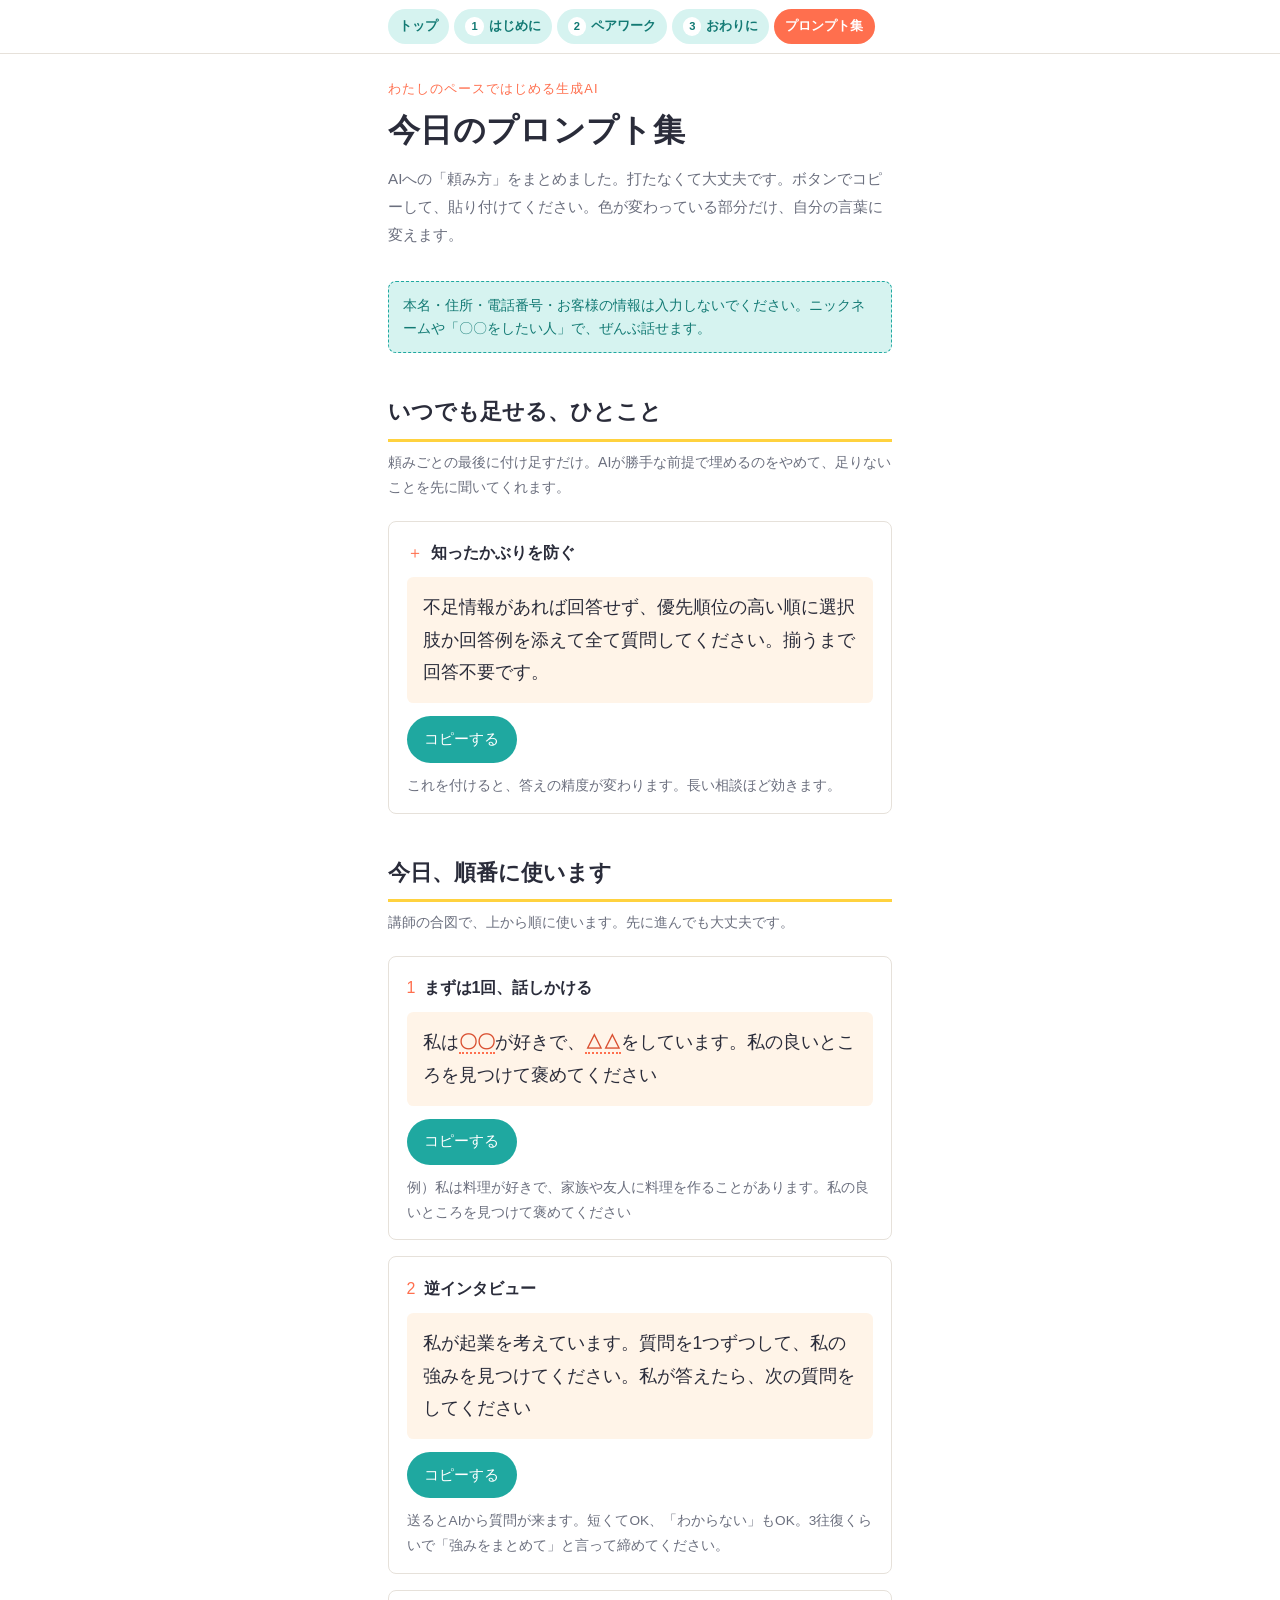
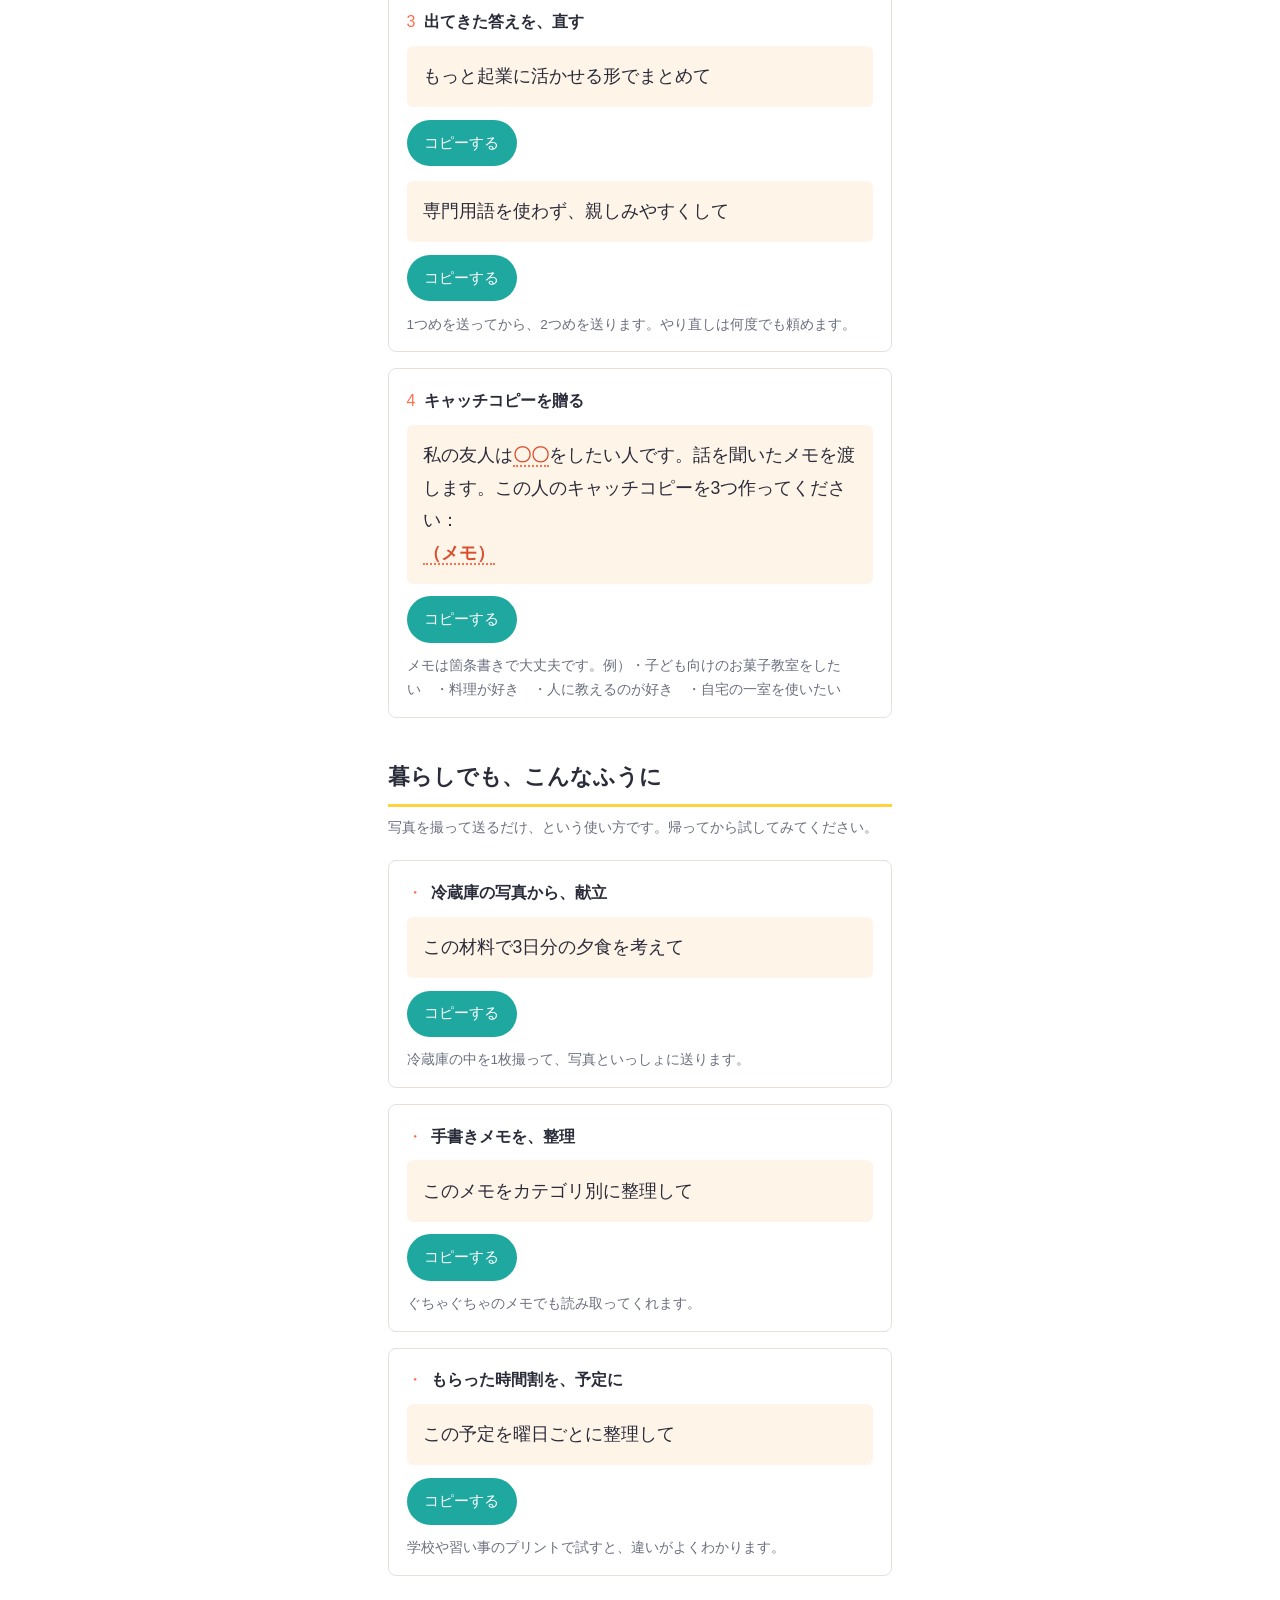
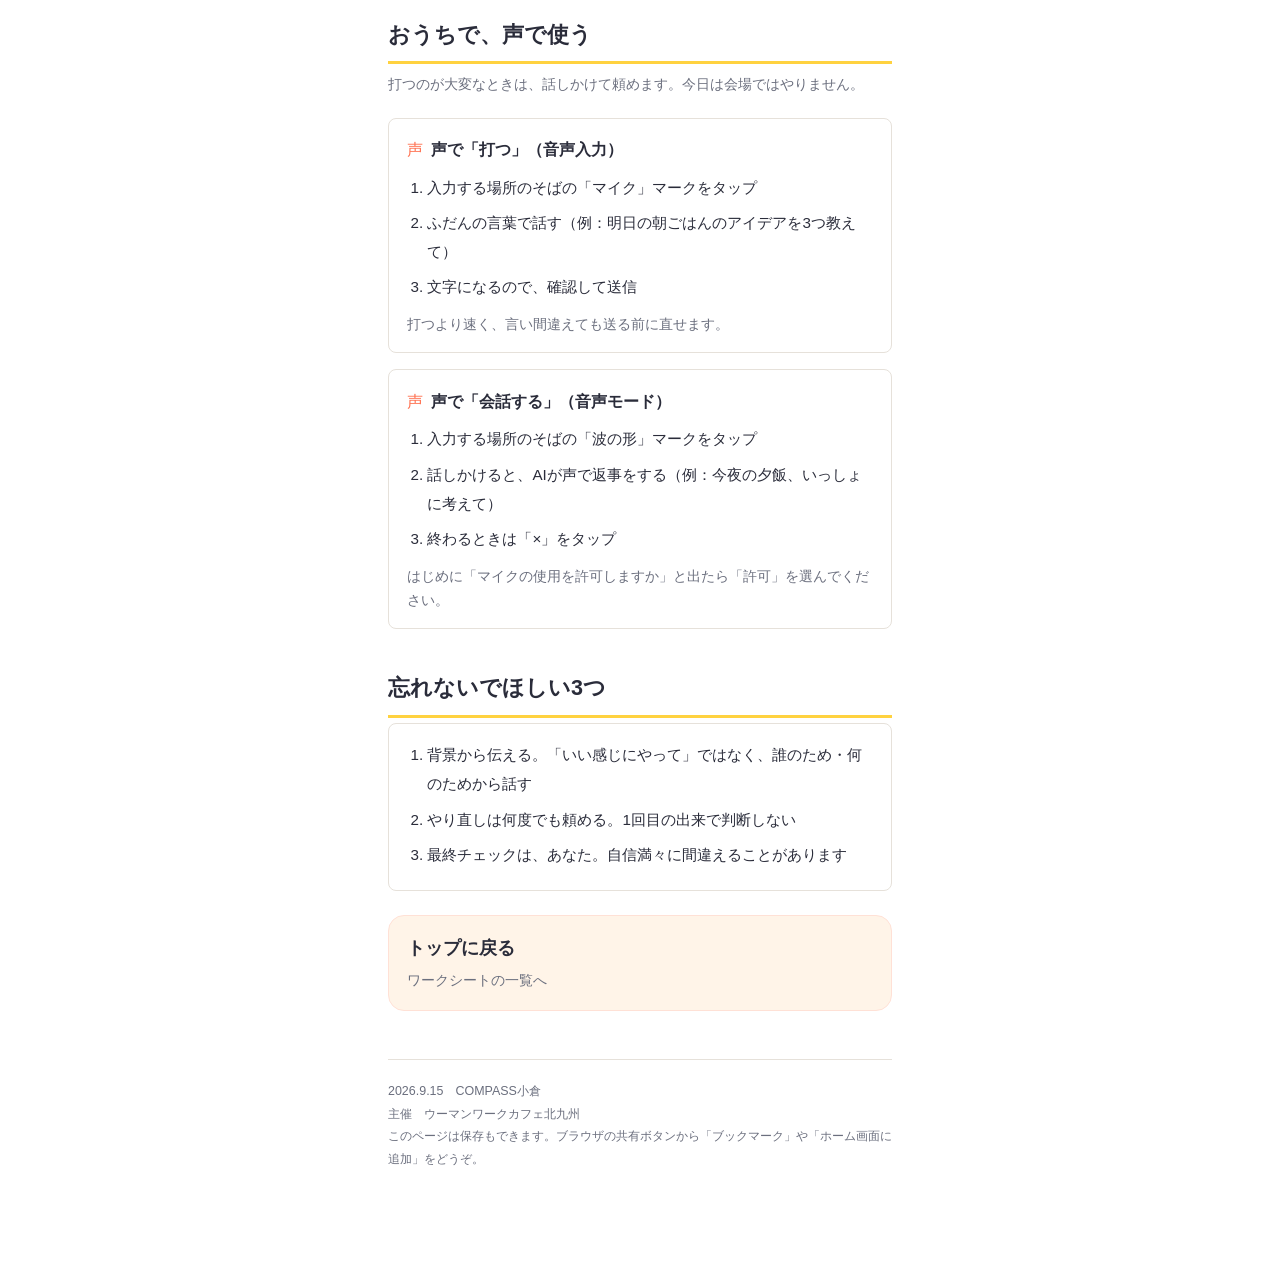
==== prompts.html @ e041e4a5 "ワークシートアプリ初回コミット Co-Authored-By: Claude Fable 5.1 <noreply@anthropic.com> Claude-Session: https://cla" ====
<!DOCTYPE html>
<html lang="ja">
<head>
<meta charset="utf-8">
<meta name="viewport" content="width=device-width, initial-scale=1">
<title>今日のプロンプト集｜わたしのペースではじめる生成AI</title>
<meta name="theme-color" content="#FFFFFF">
<meta name="robots" content="noindex">
<link rel="stylesheet" href="style.css">
</head>
<body>
<main class="wrap">

  <p class="eyebrow">わたしのペースではじめる生成AI</p>
  <h1>今日のプロンプト集</h1>
  <p class="lede">AIへの「頼み方」をまとめました。打たなくて大丈夫です。ボタンでコピーして、貼り付けてください。色が変わっている部分だけ、自分の言葉に変えます。</p>
  <p class="warn">本名・住所・電話番号・お客様の情報は入力しないでください。ニックネームや「〇〇をしたい人」で、ぜんぶ話せます。</p>

  <section class="p-sec">
    <h2>いつでも足せる、ひとこと</h2>
    <p>頼みごとの最後に付け足すだけ。AIが勝手な前提で埋めるのをやめて、足りないことを先に聞いてくれます。</p>

    <div class="p-item">
      <p class="p-when"><span>＋</span><b>知ったかぶりを防ぐ</b></p>
      <p class="p-text" id="p0">不足情報があれば回答せず、優先順位の高い順に選択肢か回答例を添えて全て質問してください。揃うまで回答不要です。</p>
      <button class="p-copy" data-t="p0">コピーする</button>
      <p class="p-tip">これを付けると、答えの精度が変わります。長い相談ほど効きます。</p>
    </div>
  </section>

  <section class="p-sec">
    <h2>今日、順番に使います</h2>
    <p>講師の合図で、上から順に使います。先に進んでも大丈夫です。</p>

    <div class="p-item">
      <p class="p-when"><span>1</span><b>まずは1回、話しかける</b></p>
      <p class="p-text" id="p1">私は<i class="p-mark">〇〇</i>が好きで、<i class="p-mark">△△</i>をしています。私の良いところを見つけて褒めてください</p>
      <button class="p-copy" data-t="p1">コピーする</button>
      <p class="p-tip">例）私は料理が好きで、家族や友人に料理を作ることがあります。私の良いところを見つけて褒めてください</p>
    </div>

    <div class="p-item">
      <p class="p-when"><span>2</span><b>逆インタビュー</b></p>
      <p class="p-text" id="p2">私が起業を考えています。質問を1つずつして、私の強みを見つけてください。私が答えたら、次の質問をしてください</p>
      <button class="p-copy" data-t="p2">コピーする</button>
      <p class="p-tip">送るとAIから質問が来ます。短くてOK、「わからない」もOK。3往復くらいで「強みをまとめて」と言って締めてください。</p>
    </div>

    <div class="p-item">
      <p class="p-when"><span>3</span><b>出てきた答えを、直す</b></p>
      <p class="p-text" id="p3">もっと起業に活かせる形でまとめて</p>
      <button class="p-copy" data-t="p3">コピーする</button>
      <p class="p-text" id="p4" style="margin-top:.9rem">専門用語を使わず、親しみやすくして</p>
      <button class="p-copy" data-t="p4">コピーする</button>
      <p class="p-tip">1つめを送ってから、2つめを送ります。やり直しは何度でも頼めます。</p>
    </div>

    <div class="p-item">
      <p class="p-when"><span>4</span><b>キャッチコピーを贈る</b></p>
      <p class="p-text" id="p5">私の友人は<i class="p-mark">〇〇</i>をしたい人です。話を聞いたメモを渡します。この人のキャッチコピーを3つ作ってください：
<i class="p-mark">（メモ）</i></p>
      <button class="p-copy" data-t="p5">コピーする</button>
      <p class="p-tip">メモは箇条書きで大丈夫です。例）・子ども向けのお菓子教室をしたい　・料理が好き　・人に教えるのが好き　・自宅の一室を使いたい</p>
    </div>
  </section>

  <section class="p-sec">
    <h2>暮らしでも、こんなふうに</h2>
    <p>写真を撮って送るだけ、という使い方です。帰ってから試してみてください。</p>

    <div class="p-item">
      <p class="p-when"><span>・</span><b>冷蔵庫の写真から、献立</b></p>
      <p class="p-text" id="p6">この材料で3日分の夕食を考えて</p>
      <button class="p-copy" data-t="p6">コピーする</button>
      <p class="p-tip">冷蔵庫の中を1枚撮って、写真といっしょに送ります。</p>
    </div>

    <div class="p-item">
      <p class="p-when"><span>・</span><b>手書きメモを、整理</b></p>
      <p class="p-text" id="p7">このメモをカテゴリ別に整理して</p>
      <button class="p-copy" data-t="p7">コピーする</button>
      <p class="p-tip">ぐちゃぐちゃのメモでも読み取ってくれます。</p>
    </div>

    <div class="p-item">
      <p class="p-when"><span>・</span><b>もらった時間割を、予定に</b></p>
      <p class="p-text" id="p8">この予定を曜日ごとに整理して</p>
      <button class="p-copy" data-t="p8">コピーする</button>
      <p class="p-tip">学校や習い事のプリントで試すと、違いがよくわかります。</p>
    </div>
  </section>

  <section class="p-sec">
    <h2>おうちで、声で使う</h2>
    <p>打つのが大変なときは、話しかけて頼めます。今日は会場ではやりません。</p>

    <div class="p-item">
      <p class="p-when"><span>声</span><b>声で「打つ」（音声入力）</b></p>
      <ol class="p-steps">
        <li>入力する場所のそばの「マイク」マークをタップ</li>
        <li>ふだんの言葉で話す（例：明日の朝ごはんのアイデアを3つ教えて）</li>
        <li>文字になるので、確認して送信</li>
      </ol>
      <p class="p-tip">打つより速く、言い間違えても送る前に直せます。</p>
    </div>

    <div class="p-item">
      <p class="p-when"><span>声</span><b>声で「会話する」（音声モード）</b></p>
      <ol class="p-steps">
        <li>入力する場所のそばの「波の形」マークをタップ</li>
        <li>話しかけると、AIが声で返事をする（例：今夜の夕飯、いっしょに考えて）</li>
        <li>終わるときは「×」をタップ</li>
      </ol>
      <p class="p-tip">はじめに「マイクの使用を許可しますか」と出たら「許可」を選んでください。</p>
    </div>
  </section>

  <section class="p-sec">
    <h2>忘れないでほしい3つ</h2>
    <div class="p-item">
      <ol class="p-steps">
        <li>背景から伝える。「いい感じにやって」ではなく、誰のため・何のためから話す</li>
        <li>やり直しは何度でも頼める。1回目の出来で判断しない</li>
        <li>最終チェックは、あなた。自信満々に間違えることがあります</li>
      </ol>
    </div>
  </section>

  <nav class="menu">
    <a href="index.html"><b>トップに戻る</b><span>ワークシートの一覧へ</span></a>
  </nav>

  <p class="foot">2026.9.15　COMPASS小倉<br>主催　ウーマンワークカフェ北九州<br>
  このページは保存もできます。ブラウザの共有ボタンから「ブックマーク」や「ホーム画面に追加」をどうぞ。</p>
</main>

<script src="nav.js"></script>
<script>
document.querySelectorAll(".p-copy").forEach(function(b){
  b.addEventListener("click", function(){
    var el = document.getElementById(b.dataset.t);
    var t = el.innerText;
    function done(){
      b.textContent = "コピーしました";
      b.classList.add("done");
      setTimeout(function(){ b.textContent = "コピーする"; b.classList.remove("done"); }, 2200);
    }
    function fallback(){
      var ta = document.createElement("textarea");
      ta.value = t; ta.style.position = "fixed"; ta.style.opacity = "0";
      document.body.appendChild(ta); ta.select();
      try { document.execCommand("copy"); done(); }
      catch(e){ b.textContent = "長押しでコピーしてください"; }
      document.body.removeChild(ta);
    }
    if (navigator.clipboard && window.isSecureContext) {
      navigator.clipboard.writeText(t).then(done, fallback);
    } else { fallback(); }
  });
});
</script>
</body>
</html>
---- style.css ----
:root{
  --ink:#2A2C3A;
  --paper:#FFFFFF;
  --paper-deep:#FFF4E8;
  --card:#FFFFFF;
  --main:#FF6F4E;
  --main-deep:#D94E2F;
  --main-soft:#FFE1D6;
  --sub:#1FA8A0;
  --sub-deep:#137A74;
  --sub-soft:#D6F3F0;
  --accent:#FFD23F;
  --accent-soft:#FFF3C4;
  --muted:#6B6F7E;
  --line:#E6E1DA;
  --display:"Hiragino Maru Gothic ProN","Zen Maru Gothic","M PLUS Rounded 1c","Rounded Mplus 1c","Yu Gothic","YuGothic","Noto Sans JP",sans-serif;
  --sans:"Hiragino Kaku Gothic ProN","Yu Gothic","YuGothic","Noto Sans JP","Helvetica Neue",Arial,sans-serif;
}

*{box-sizing:border-box}
html,body{margin:0;padding:0}
body{
  background:var(--paper);
  color:var(--ink);
  font-family:var(--sans);
  font-size:17px;
  line-height:1.75;
  -webkit-text-size-adjust:100%;
}
.wrap{max-width:34rem;margin:0 auto;padding:1.5rem 1.25rem 5rem}

/* --- グローバルナビ --- */
.gnav{
  position:sticky;top:0;z-index:40;
  background:rgba(255,255,255,.92);
  backdrop-filter:blur(6px);
  border-bottom:1px solid var(--line);
}
.gnav-in{
  display:flex;gap:.3rem;
  max-width:34rem;margin:0 auto;padding:.55rem 1.25rem;
  overflow-x:auto;scrollbar-width:none;
}
.gnav-in::-webkit-scrollbar{display:none}
.gnav::-webkit-scrollbar{display:none}
.gnav a{
  flex:none;display:inline-flex;align-items:center;gap:.3rem;
  font-size:.8rem;font-weight:600;line-height:1;
  color:var(--sub-deep);text-decoration:none;
  background:var(--sub-soft);border-radius:2rem;
  padding:.5rem .7rem;min-height:2.2rem;
}
.gnav a.is-current{background:var(--main);color:#fff}
.gnav-step{
  display:inline-flex;align-items:center;justify-content:center;
  width:1.15rem;height:1.15rem;border-radius:50%;
  font-size:.7rem;font-weight:700;
  background:#fff;color:var(--sub-deep);
}
.gnav a.is-current .gnav-step{color:var(--main-deep)}

/* --- TOPページ --- */
.hero h1{font-size:2.1rem;margin-bottom:.6rem}
.steps{display:grid;gap:.8rem;margin:1.75rem 0 1.5rem}
.step{
  display:flex;gap:.9rem;align-items:center;
  text-decoration:none;color:var(--ink);
  background:var(--paper-deep);border:2px solid var(--main-soft);
  border-radius:1.2rem;padding:1rem 1.1rem;
}
.step-sub{background:var(--card);border-color:var(--sub-soft)}
.step-icon{
  flex:none;width:4.4rem;height:4.4rem;border-radius:50%;
  background:var(--accent-soft);color:var(--main);
  display:flex;align-items:center;justify-content:center;
}
.step-sub .step-icon{background:var(--sub-soft);color:var(--sub-deep)}
.step-icon svg{width:60%;height:60%;display:block}
.step-body p{margin:0}
.step-when{
  display:flex;align-items:center;gap:.4rem;
  font-size:.78rem;font-weight:600;color:var(--sub-deep);margin-bottom:.15rem!important;
}
.step-num{
  display:inline-flex;align-items:center;justify-content:center;
  width:1.3rem;height:1.3rem;border-radius:50%;
  background:var(--sub);color:#fff;font-size:.75rem;font-weight:700;
}
.step-title{font-family:var(--display);font-size:1.15rem;font-weight:700;line-height:1.4}
.step-note{font-size:.82rem;color:var(--muted);line-height:1.6;margin-top:.2rem!important}
.staff{font-size:.75rem;color:var(--muted);margin-top:1rem}
.staff a{color:var(--sub-deep)}

/* --- 見出し --- */
.eyebrow{
  font-family:var(--sans);
  font-size:.8rem;
  letter-spacing:.08em;
  color:var(--main);
  margin:0 0 .5rem;
}
h1{text-wrap:balance;
  font-family:var(--display);
  font-size:2rem;
  line-height:1.4;
  font-weight:700;
  margin:0 0 .75rem;
  letter-spacing:.01em;
}
.lede{
  color:var(--muted);
  font-size:.95rem;
  line-height:1.85;
  margin:0 0 2rem;
}
.rule{
  height:1px;
  background:var(--line);
  border:0;
  margin:2.25rem 0;
}

/* --- 設問 --- */
.q{margin:0 0 2rem}
.q-head{display:flex;align-items:baseline;gap:.6rem;margin-bottom:.75rem}
.q-num{
  font-family:var(--display);
  font-size:.95rem;
  font-weight:700;
  color:#fff;
  background:var(--sub);
  border-radius:50%;
  width:1.7rem;height:1.7rem;
  display:inline-flex;align-items:center;justify-content:center;
  flex:none;
}
.q-text{font-size:1.05rem;font-weight:600;line-height:1.6;margin:0}
.q-note{font-size:.8rem;color:var(--muted);margin:.2rem 0 0}

.chips{display:flex;flex-wrap:wrap;gap:.5rem}
.chip{
  font-family:inherit;
  font-size:1rem;
  line-height:1.4;
  color:var(--ink);
  background:var(--paper-deep);
  border:1px solid var(--main-soft);
  border-radius:2rem;
  padding:.7rem 1.1rem;
  min-height:3rem;
  cursor:pointer;
}
.chip[aria-pressed="true"]{
  background:var(--main);
  border-color:var(--main);
  color:#fff;
  box-shadow:0 4px 12px rgba(255,111,78,.3);
}
.chip:focus-visible,button:focus-visible,input:focus-visible,textarea:focus-visible{
  outline:3px solid var(--sub);
  outline-offset:2px;
}

input[type=text],textarea{
  width:100%;
  font-family:inherit;
  font-size:1rem;
  line-height:1.7;
  color:var(--ink);
  background:var(--card);
  border:1px solid var(--line);
  border-radius:.6rem;
  padding:.8rem .9rem;
}
textarea{min-height:5.5rem;resize:vertical}
::placeholder{color:#77857C}

.opt-share{
  display:flex;
  gap:.6rem;
  align-items:flex-start;
  margin-top:.9rem;
  font-size:.9rem;
  color:var(--muted);
}
.opt-share input{width:1.2rem;height:1.2rem;margin-top:.35rem;flex:none}

/* --- ボタン --- */
.go{
  display:block;
  width:100%;
  font-family:var(--display);
  font-size:1.25rem;
  font-weight:600;
  color:#fff;
  background:var(--main);
  border:0;
  border-radius:2rem;
  box-shadow:0 6px 16px rgba(255,111,78,.3);
  padding:1.05rem 1rem;
  cursor:pointer;
}
.go[disabled]{background:#D9D5CF;cursor:default}
.go-note{text-align:center;font-size:.85rem;color:var(--muted);margin:.6rem 0 0}
.sub{
  display:block;
  width:100%;
  font-family:inherit;
  font-size:.95rem;
  color:var(--sub-deep);
  background:transparent;
  border:2px solid var(--sub-soft);
  border-radius:2rem;
  padding:.8rem 1rem;
  margin-top:.75rem;
  cursor:pointer;
}

/* --- 結果カード --- */
.result{margin-top:2rem}
.poster{
  background:var(--card);
  border:2px solid var(--main-soft);
  border-radius:1.2rem;
  overflow:hidden;
  box-shadow:0 12px 28px rgba(255,111,78,.16);
}
.poster-band{
  background:var(--main);
  color:#FFF1EC;
  padding:.85rem 1.25rem;
  display:flex;
  justify-content:space-between;
  align-items:baseline;
  gap:1rem;
  font-size:.78rem;
  letter-spacing:.06em;
}
.poster-band b{font-weight:600;color:#fff}
.poster-body{padding:1.75rem 1.4rem 1.6rem;text-align:center}
.poster-icon{
  width:9.5rem;height:9.5rem;
  margin:0 auto 1rem;
  border-radius:50%;
  background:var(--accent-soft);
  color:var(--main);
  display:flex;align-items:center;justify-content:center;
  box-shadow:0 8px 20px rgba(255,210,63,.35);
}
.poster-icon svg{width:62%;height:62%;display:block}
.poster-icon-s{width:6rem;height:6rem;margin:0 0 1rem}
.poster-kicker{font-size:.85rem;color:var(--muted);margin:0 0 .6rem}
.poster-title{
  font-family:var(--display);
  font-size:2.05rem;
  line-height:1.35;
  font-weight:700;
  color:var(--main-deep);
  margin:0 0 .75rem;
}
.poster-line{font-size:1rem;line-height:1.8;margin:0 auto;max-width:22rem}
.poster-quote{
  font-family:var(--display);
  font-size:1.2rem;
  line-height:1.8;
  margin:1.1rem auto 0;
  max-width:22rem;
  padding-top:1.1rem;
  border-top:1px solid var(--line);
}
.poster-scene{
  background:var(--accent-soft);
  margin:1.4rem -1.4rem -1.6rem;
  padding:1rem 1.4rem;
  font-size:.88rem;
  line-height:1.7;
  color:var(--ink);
  text-align:left;
}
.badges{display:flex;flex-wrap:wrap;gap:.4rem;justify-content:center;margin-top:1.1rem}
.badge{
  font-size:.8rem;
  color:var(--sub-deep);
  background:var(--sub-soft);
  border-radius:2rem;
  padding:.3rem .8rem;
}
.badge-gold{background:var(--accent-soft);color:#7A5A00}

.copy-list{margin:1.25rem 0 0;padding:0;list-style:none}
.copy-list li{
  font-family:var(--display);
  font-size:1.3rem;
  line-height:1.7;
  background:var(--card);
  border:1px solid var(--line);
  border-left:5px solid var(--accent);
  border-radius:.6rem;
  padding:1rem 1.1rem;
  margin-bottom:.7rem;
}

.after{margin-top:1.5rem}
.after h2{font-size:1rem;margin:0 0 .4rem}
.after p{font-size:.9rem;color:var(--muted);margin:0 0 .8rem;line-height:1.8}

.toast{
  position:fixed;left:50%;bottom:1.5rem;transform:translateX(-50%);
  background:var(--sub-deep);color:#fff;
  padding:.7rem 1.2rem;border-radius:2rem;font-size:.9rem;
  box-shadow:0 6px 18px rgba(0,0,0,.2);z-index:50;
}
.notice{
  font-size:.85rem;line-height:1.7;color:var(--sub-deep);
  background:var(--sub-soft);border-radius:.5rem;
  padding:.7rem .9rem;margin-top:1rem;
}
.warn{
  font-size:.85rem;color:var(--sub-deep);
  background:var(--sub-soft);
  border:1px dashed var(--sub);border-radius:.5rem;
  padding:.7rem .9rem;margin:0 0 1.75rem;
}
.foot{
  margin-top:3rem;padding-top:1.25rem;border-top:1px solid var(--line);
  font-size:.78rem;color:var(--muted);line-height:1.8;
}
.menu{display:grid;gap:.75rem;margin-top:1.5rem}
.menu a{
  display:block;text-decoration:none;color:var(--ink);
  background:var(--paper-deep);border:1px solid var(--main-soft);border-radius:1rem;
  padding:1rem 1.1rem;
}
.menu b{display:block;font-family:var(--display);font-size:1.15rem;font-weight:600}
.menu span{font-size:.85rem;color:var(--muted)}
.hide{display:none!important}

/* --- 壁（投影） --- */
body.wall{background:var(--paper);color:var(--ink)}
.wall-wrap{max-width:none;padding:1.5rem 2rem 2rem}
.wall-head{display:flex;justify-content:space-between;align-items:flex-end;gap:2rem;margin-bottom:1.25rem}
.wall-head h1{font-size:2.2rem;color:var(--ink);margin:0}
.wall-head p{margin:.25rem 0 0;color:var(--muted);font-size:.95rem}
.wall-count{font-family:var(--display);font-size:2.6rem;font-weight:700;color:var(--main);line-height:1}
.wall-count span{font-size:.9rem;font-family:var(--sans);font-weight:400;color:var(--muted);margin-left:.4rem}
.bars{display:grid;gap:.5rem;margin-bottom:1.5rem}
.bar{display:grid;grid-template-columns:11rem 1fr auto;align-items:center;gap:.9rem;font-size:1rem}
.bar-track{background:var(--paper-deep);border-radius:2rem;height:1.6rem;overflow:hidden}
.bar-fill{background:var(--main);height:100%;border-radius:2rem;transition:width .5s ease}
.wall-grid{display:grid;grid-template-columns:repeat(auto-fill,minmax(16rem,1fr));gap:.9rem}
.note{
  display:flex;gap:.8rem;align-items:flex-start;
  background:var(--card);color:var(--ink);
  border:2px solid var(--main-soft);
  border-radius:1rem;padding:.9rem 1rem;
  box-shadow:0 8px 20px rgba(255,111,78,.12);
}
.note-icon{
  flex:none;width:3.4rem;height:3.4rem;border-radius:50%;
  background:var(--accent-soft);color:var(--main);
  display:flex;align-items:center;justify-content:center;
}
.note-icon svg{width:62%;height:62%;display:block}
.note-name{font-size:.78rem;color:var(--main-deep);font-weight:600;margin:0 0 .25rem}
.note-title{font-family:var(--display);font-size:1.2rem;font-weight:700;line-height:1.5;margin:0}
.note-body{font-size:.9rem;line-height:1.7;margin:.4rem 0 0;color:var(--muted)}
.wall-empty{color:var(--muted);font-size:1.05rem;margin-top:3rem;text-align:center}
.wall-foot{margin-top:1.5rem;color:var(--muted);font-size:.8rem;display:flex;justify-content:space-between;gap:1rem;flex-wrap:wrap}
.wall-nav{display:flex;gap:.4rem}
.wall-nav a{color:var(--sub-deep);text-decoration:none;background:var(--sub-soft);border-radius:2rem;padding:.25rem .7rem}
.wall-nav a.is-current{background:var(--main);color:#fff}

@media (max-width:420px){
  h1{font-size:1.7rem}
  .poster-title{font-size:1.75rem}
}
@media (prefers-reduced-motion:reduce){
  *{transition:none!important;animation:none!important}
}

/* --- プロンプト集 --- */
.p-sec{margin:2.5rem 0 0}
.p-sec > h2{
  font-family:var(--display);font-size:1.35rem;font-weight:600;
  margin:0 0 .3rem;padding-bottom:.5rem;border-bottom:3px solid var(--accent);
}
.p-sec > p{font-size:.88rem;color:var(--muted);margin:.5rem 0 1.25rem;line-height:1.8}
.p-item{
  background:var(--card);border:1px solid var(--line);
  border-radius:.5rem;padding:1.1rem 1.1rem .9rem;margin-bottom:1rem;
}
.p-when{display:flex;align-items:baseline;gap:.5rem;margin:0 0 .6rem}
.p-when span{font-family:var(--display);color:var(--main);font-size:1rem;flex:none}
.p-when b{font-size:1rem;font-weight:600}
.p-text{
  font-family:var(--display);font-size:1.1rem;line-height:1.85;
  white-space:pre-wrap;margin:0 0 .8rem;
  background:var(--paper-deep);border-radius:.4rem;padding:.9rem 1rem;
}
.p-mark{color:var(--main-deep);font-style:normal;font-weight:600;border-bottom:2px dotted var(--main)}
.p-tip{font-size:.85rem;color:var(--muted);line-height:1.8;margin:.7rem 0 0}
.p-copy{
  font-family:inherit;font-size:.95rem;color:#fff;background:var(--sub);
  border:0;border-radius:2rem;padding:.7rem 1.1rem;min-height:2.9rem;cursor:pointer;
}
.p-copy.done{background:var(--sub-deep)}
.p-steps{margin:0;padding-left:1.3rem;font-size:.95rem;line-height:1.9}
.p-steps li{margin-bottom:.4rem}
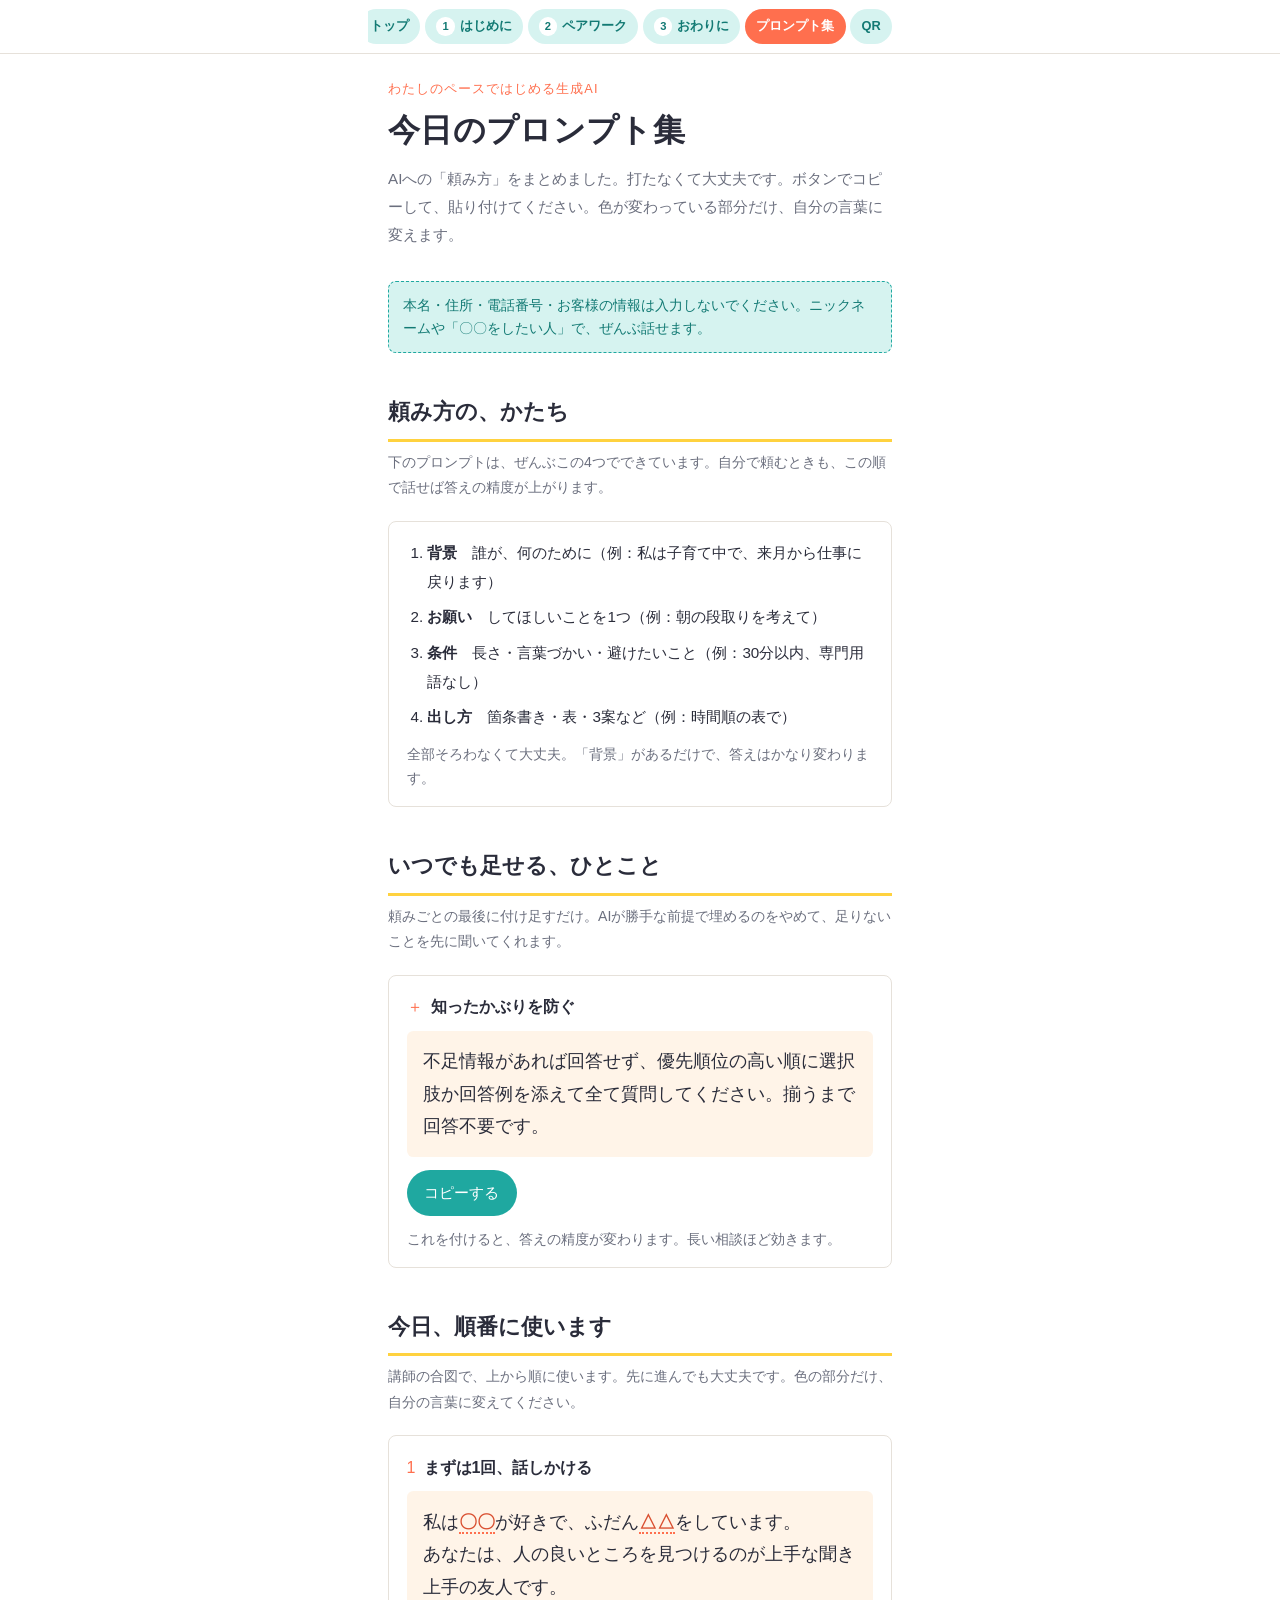
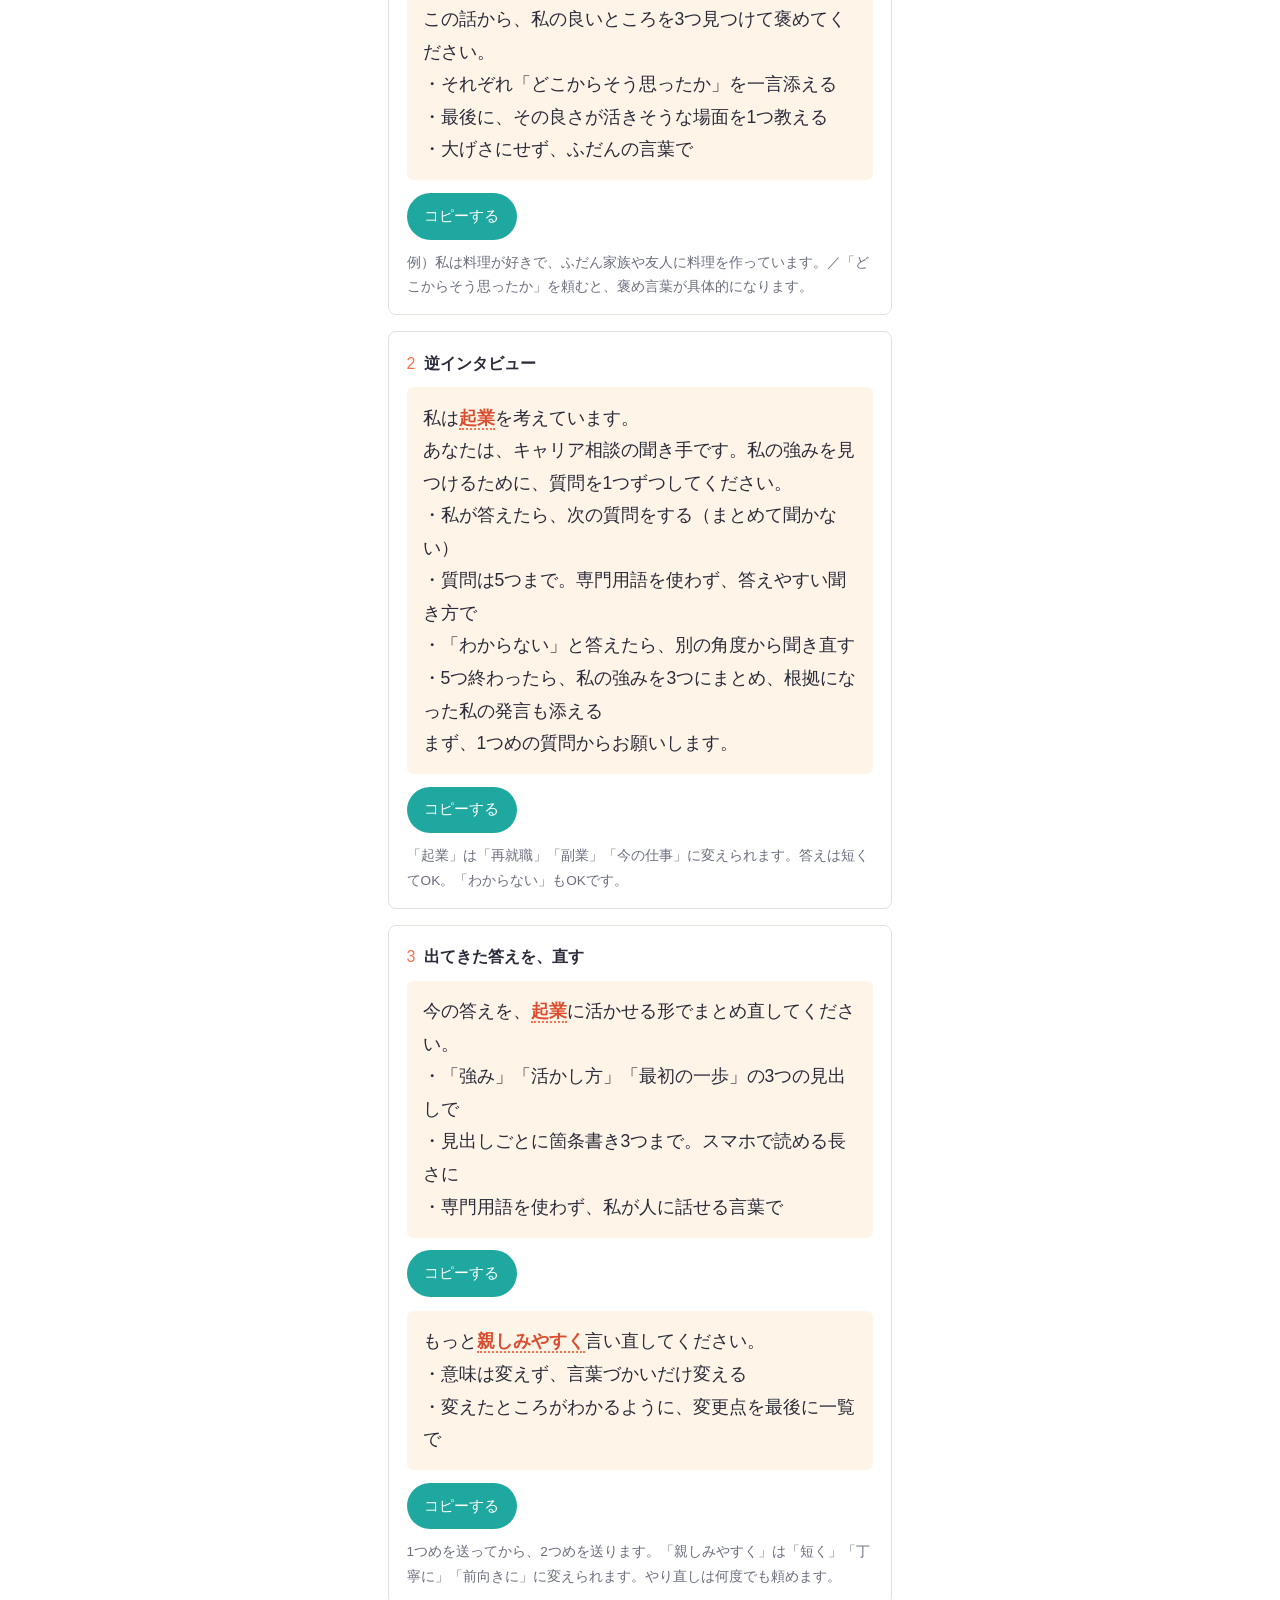
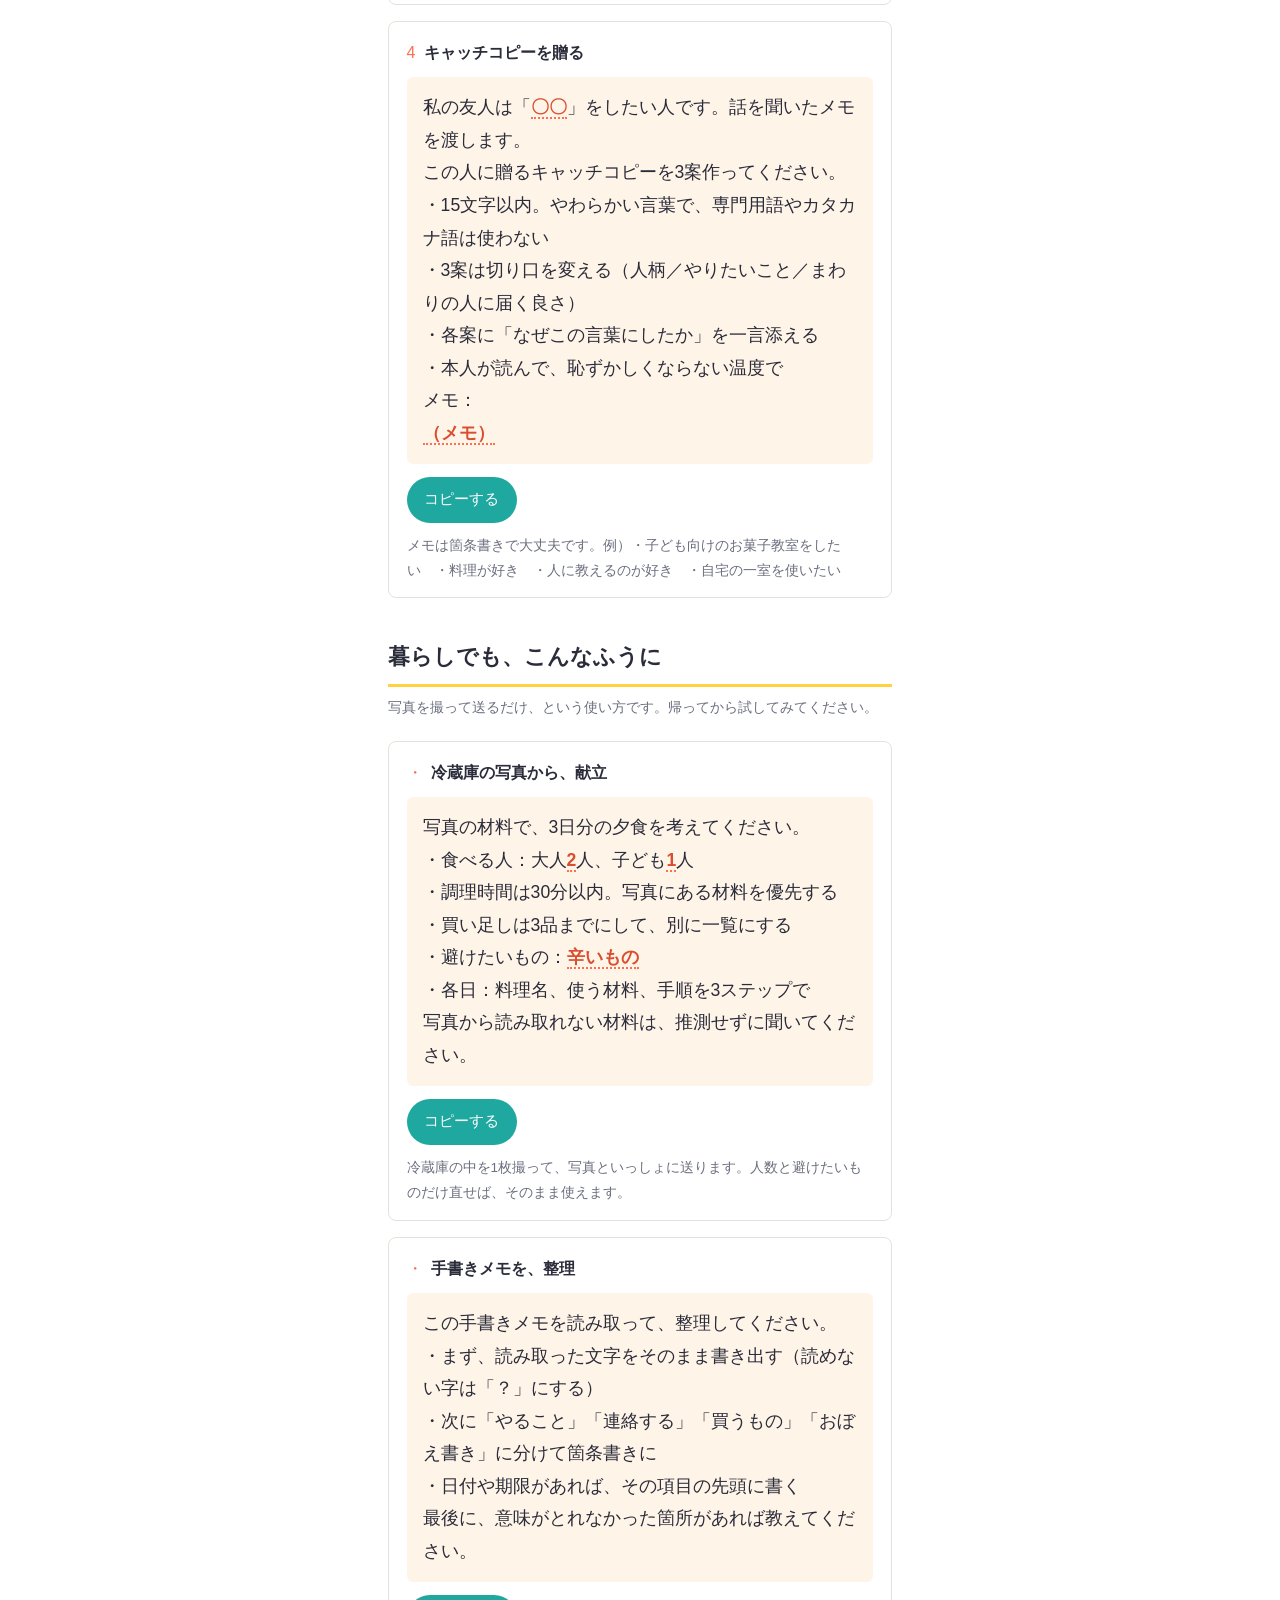
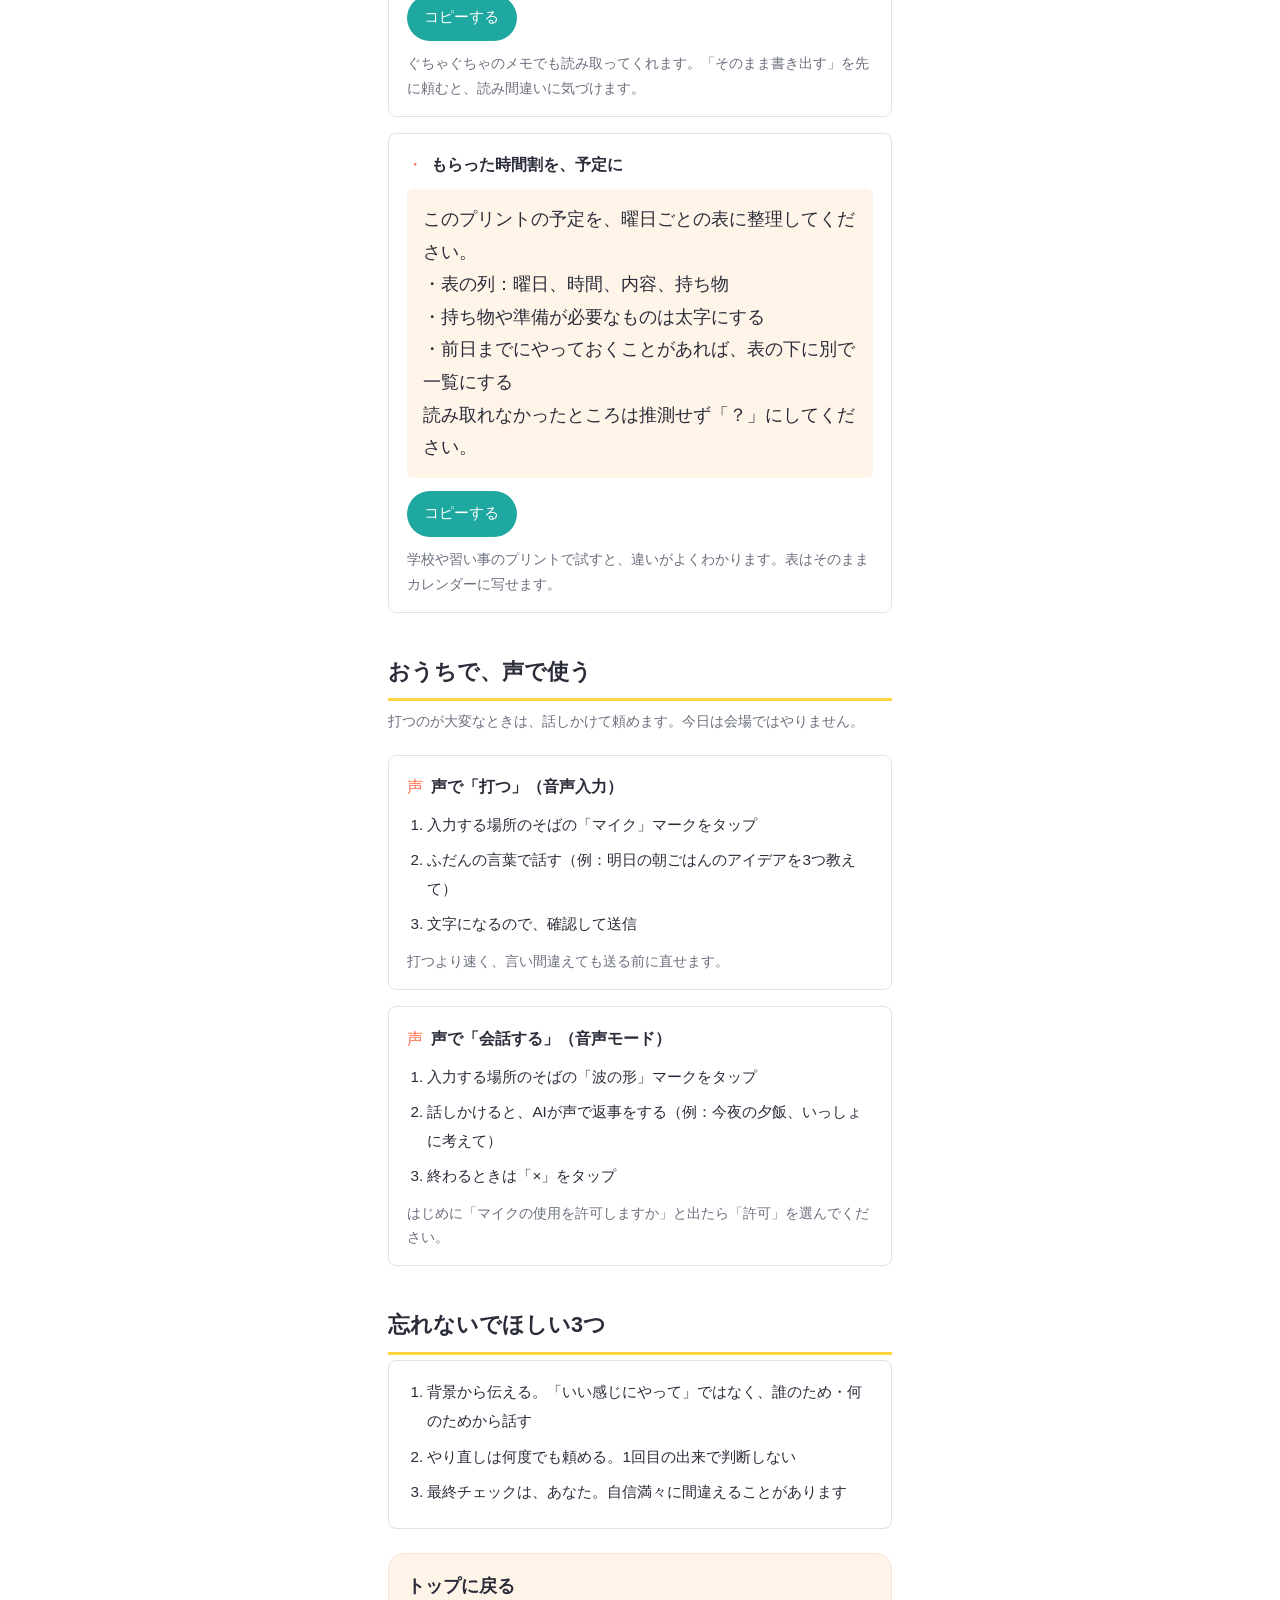
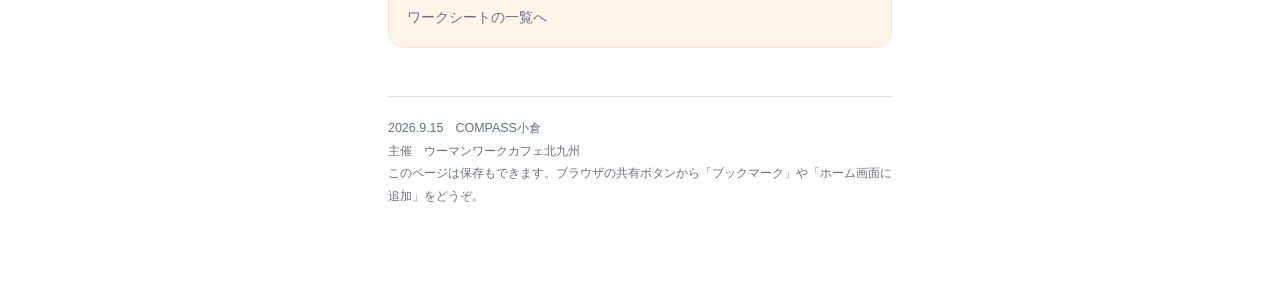
==== commit 8a2f9912: "プロンプト集を背景・お願い・条件・出し方の4要素構成に書き換え Co-Authored-By: Claude Fable 5.1 <noreply@anthropic.com> Claude-Sess" ====
--- a/prompts.html
+++ b/prompts.html
@@ -17,6 +17,20 @@
   <p class="warn">本名・住所・電話番号・お客様の情報は入力しないでください。ニックネームや「〇〇をしたい人」で、ぜんぶ話せます。</p>
 
   <section class="p-sec">
+    <h2>頼み方の、かたち</h2>
+    <p>下のプロンプトは、ぜんぶこの4つでできています。自分で頼むときも、この順で話せば答えの精度が上がります。</p>
+    <div class="p-item">
+      <ol class="p-steps">
+        <li><b>背景</b>　誰が、何のために（例：私は子育て中で、来月から仕事に戻ります）</li>
+        <li><b>お願い</b>　してほしいことを1つ（例：朝の段取りを考えて）</li>
+        <li><b>条件</b>　長さ・言葉づかい・避けたいこと（例：30分以内、専門用語なし）</li>
+        <li><b>出し方</b>　箇条書き・表・3案など（例：時間順の表で）</li>
+      </ol>
+      <p class="p-tip">全部そろわなくて大丈夫。「背景」があるだけで、答えはかなり変わります。</p>
+    </div>
+  </section>
+
+  <section class="p-sec">
     <h2>いつでも足せる、ひとこと</h2>
     <p>頼みごとの最後に付け足すだけ。AIが勝手な前提で埋めるのをやめて、足りないことを先に聞いてくれます。</p>
 
@@ -30,34 +44,56 @@
 
   <section class="p-sec">
     <h2>今日、順番に使います</h2>
-    <p>講師の合図で、上から順に使います。先に進んでも大丈夫です。</p>
+    <p>講師の合図で、上から順に使います。先に進んでも大丈夫です。色の部分だけ、自分の言葉に変えてください。</p>
 
     <div class="p-item">
       <p class="p-when"><span>1</span><b>まずは1回、話しかける</b></p>
-      <p class="p-text" id="p1">私は<i class="p-mark">〇〇</i>が好きで、<i class="p-mark">△△</i>をしています。私の良いところを見つけて褒めてください</p>
+      <p class="p-text" id="p1">私は<i class="p-mark">〇〇</i>が好きで、ふだん<i class="p-mark">△△</i>をしています。
+あなたは、人の良いところを見つけるのが上手な聞き上手の友人です。
+この話から、私の良いところを3つ見つけて褒めてください。
+・それぞれ「どこからそう思ったか」を一言添える
+・最後に、その良さが活きそうな場面を1つ教える
+・大げさにせず、ふだんの言葉で</p>
       <button class="p-copy" data-t="p1">コピーする</button>
-      <p class="p-tip">例）私は料理が好きで、家族や友人に料理を作ることがあります。私の良いところを見つけて褒めてください</p>
+      <p class="p-tip">例）私は料理が好きで、ふだん家族や友人に料理を作っています。／「どこからそう思ったか」を頼むと、褒め言葉が具体的になります。</p>
     </div>
 
     <div class="p-item">
       <p class="p-when"><span>2</span><b>逆インタビュー</b></p>
-      <p class="p-text" id="p2">私が起業を考えています。質問を1つずつして、私の強みを見つけてください。私が答えたら、次の質問をしてください</p>
+      <p class="p-text" id="p2">私は<i class="p-mark">起業</i>を考えています。
+あなたは、キャリア相談の聞き手です。私の強みを見つけるために、質問を1つずつしてください。
+・私が答えたら、次の質問をする（まとめて聞かない）
+・質問は5つまで。専門用語を使わず、答えやすい聞き方で
+・「わからない」と答えたら、別の角度から聞き直す
+・5つ終わったら、私の強みを3つにまとめ、根拠になった私の発言も添える
+まず、1つめの質問からお願いします。</p>
       <button class="p-copy" data-t="p2">コピーする</button>
-      <p class="p-tip">送るとAIから質問が来ます。短くてOK、「わからない」もOK。3往復くらいで「強みをまとめて」と言って締めてください。</p>
+      <p class="p-tip">「起業」は「再就職」「副業」「今の仕事」に変えられます。答えは短くてOK。「わからない」もOKです。</p>
     </div>
 
     <div class="p-item">
       <p class="p-when"><span>3</span><b>出てきた答えを、直す</b></p>
-      <p class="p-text" id="p3">もっと起業に活かせる形でまとめて</p>
+      <p class="p-text" id="p3">今の答えを、<i class="p-mark">起業</i>に活かせる形でまとめ直してください。
+・「強み」「活かし方」「最初の一歩」の3つの見出しで
+・見出しごとに箇条書き3つまで。スマホで読める長さに
+・専門用語を使わず、私が人に話せる言葉で</p>
       <button class="p-copy" data-t="p3">コピーする</button>
-      <p class="p-text" id="p4" style="margin-top:.9rem">専門用語を使わず、親しみやすくして</p>
+      <p class="p-text" id="p4" style="margin-top:.9rem">もっと<i class="p-mark">親しみやすく</i>言い直してください。
+・意味は変えず、言葉づかいだけ変える
+・変えたところがわかるように、変更点を最後に一覧で</p>
       <button class="p-copy" data-t="p4">コピーする</button>
-      <p class="p-tip">1つめを送ってから、2つめを送ります。やり直しは何度でも頼めます。</p>
+      <p class="p-tip">1つめを送ってから、2つめを送ります。「親しみやすく」は「短く」「丁寧に」「前向きに」に変えられます。やり直しは何度でも頼めます。</p>
     </div>
 
     <div class="p-item">
       <p class="p-when"><span>4</span><b>キャッチコピーを贈る</b></p>
-      <p class="p-text" id="p5">私の友人は<i class="p-mark">〇〇</i>をしたい人です。話を聞いたメモを渡します。この人のキャッチコピーを3つ作ってください：
+      <p class="p-text" id="p5">私の友人は「<i class="p-mark">〇〇</i>」をしたい人です。話を聞いたメモを渡します。
+この人に贈るキャッチコピーを3案作ってください。
+・15文字以内。やわらかい言葉で、専門用語やカタカナ語は使わない
+・3案は切り口を変える（人柄／やりたいこと／まわりの人に届く良さ）
+・各案に「なぜこの言葉にしたか」を一言添える
+・本人が読んで、恥ずかしくならない温度で
+メモ：
 <i class="p-mark">（メモ）</i></p>
       <button class="p-copy" data-t="p5">コピーする</button>
       <p class="p-tip">メモは箇条書きで大丈夫です。例）・子ども向けのお菓子教室をしたい　・料理が好き　・人に教えるのが好き　・自宅の一室を使いたい</p>
@@ -70,23 +106,37 @@
 
     <div class="p-item">
       <p class="p-when"><span>・</span><b>冷蔵庫の写真から、献立</b></p>
-      <p class="p-text" id="p6">この材料で3日分の夕食を考えて</p>
+      <p class="p-text" id="p6">写真の材料で、3日分の夕食を考えてください。
+・食べる人：大人<i class="p-mark">2</i>人、子ども<i class="p-mark">1</i>人
+・調理時間は30分以内。写真にある材料を優先する
+・買い足しは3品までにして、別に一覧にする
+・避けたいもの：<i class="p-mark">辛いもの</i>
+・各日：料理名、使う材料、手順を3ステップで
+写真から読み取れない材料は、推測せずに聞いてください。</p>
       <button class="p-copy" data-t="p6">コピーする</button>
-      <p class="p-tip">冷蔵庫の中を1枚撮って、写真といっしょに送ります。</p>
+      <p class="p-tip">冷蔵庫の中を1枚撮って、写真といっしょに送ります。人数と避けたいものだけ直せば、そのまま使えます。</p>
     </div>
 
     <div class="p-item">
       <p class="p-when"><span>・</span><b>手書きメモを、整理</b></p>
-      <p class="p-text" id="p7">このメモをカテゴリ別に整理して</p>
+      <p class="p-text" id="p7">この手書きメモを読み取って、整理してください。
+・まず、読み取った文字をそのまま書き出す（読めない字は「？」にする）
+・次に「やること」「連絡する」「買うもの」「おぼえ書き」に分けて箇条書きに
+・日付や期限があれば、その項目の先頭に書く
+最後に、意味がとれなかった箇所があれば教えてください。</p>
       <button class="p-copy" data-t="p7">コピーする</button>
-      <p class="p-tip">ぐちゃぐちゃのメモでも読み取ってくれます。</p>
+      <p class="p-tip">ぐちゃぐちゃのメモでも読み取ってくれます。「そのまま書き出す」を先に頼むと、読み間違いに気づけます。</p>
     </div>
 
     <div class="p-item">
       <p class="p-when"><span>・</span><b>もらった時間割を、予定に</b></p>
-      <p class="p-text" id="p8">この予定を曜日ごとに整理して</p>
+      <p class="p-text" id="p8">このプリントの予定を、曜日ごとの表に整理してください。
+・表の列：曜日、時間、内容、持ち物
+・持ち物や準備が必要なものは太字にする
+・前日までにやっておくことがあれば、表の下に別で一覧にする
+読み取れなかったところは推測せず「？」にしてください。</p>
       <button class="p-copy" data-t="p8">コピーする</button>
-      <p class="p-tip">学校や習い事のプリントで試すと、違いがよくわかります。</p>
+      <p class="p-tip">学校や習い事のプリントで試すと、違いがよくわかります。表はそのままカレンダーに写せます。</p>
     </div>
   </section>
 
--- a/style.css
+++ b/style.css
@@ -42,6 +42,14 @@
   overflow-x:auto;scrollbar-width:none;
 }
 .gnav-in::-webkit-scrollbar{display:none}
+.gnav-break{display:none}
+@media (max-width:600px){
+  .gnav-in{flex-wrap:wrap;justify-content:center;overflow:visible;row-gap:.4rem;padding:.55rem .75rem}
+  /* 上段：トップ・プロンプト集・QR、下段：1・2・3 */
+  .gnav a[data-group="util"]{order:0}
+  .gnav-break{display:block;flex-basis:100%;height:0;order:1}
+  .gnav a:not([data-group="util"]){order:2}
+}
 .gnav::-webkit-scrollbar{display:none}
 .gnav a{
   flex:none;display:inline-flex;align-items:center;gap:.3rem;
@@ -88,6 +96,22 @@
 }
 .step-title{font-family:var(--display);font-size:1.15rem;font-weight:700;line-height:1.4}
 .step-note{font-size:.82rem;color:var(--muted);line-height:1.6;margin-top:.2rem!important}
+/* --- QRページ（投影用） --- */
+body.qr-page{min-height:100vh;display:flex;flex-direction:column}
+.qr-wrap{
+  max-width:none;
+  flex:1;display:flex;flex-direction:column;align-items:center;justify-content:center;
+  gap:1.5rem;padding:2rem 1.25rem 3rem;
+}
+.qr-big{
+  width:min(70vh,90vw,32rem);height:auto;display:block;
+  background:#fff;border:2px solid var(--main-soft);border-radius:1.5rem;padding:1rem;
+}
+.qr-url{
+  margin:0;font-family:var(--display);font-weight:700;
+  font-size:clamp(1rem,2.6vw,1.8rem);color:var(--main-deep);
+  text-align:center;overflow-wrap:anywhere;
+}
 .staff{font-size:.75rem;color:var(--muted);margin-top:1rem}
 .staff a{color:var(--sub-deep)}
 
@@ -205,6 +229,9 @@
 .sub{
   display:block;
   width:100%;
+  text-align:center;
+  text-decoration:none;
+  box-sizing:border-box;
   font-family:inherit;
   font-size:.95rem;
   color:var(--sub-deep);
@@ -217,7 +244,12 @@
 }
 
 /* --- 結果カード --- */
-.result{margin-top:2rem}
+.result{margin-top:2rem;scroll-margin-top:4.5rem}
+.q{scroll-margin-top:4.5rem}
+/* スマホはナビが2段になるぶん余白を広げる（通常指定より後ろに置くこと） */
+@media (max-width:600px){
+  .result,.q{scroll-margin-top:7.5rem}
+}
 .poster{
   background:var(--card);
   border:2px solid var(--main-soft);
@@ -236,7 +268,8 @@
   font-size:.78rem;
   letter-spacing:.06em;
 }
-.poster-band b{font-weight:600;color:#fff}
+.poster-band b{font-weight:600;color:#fff;flex:none;white-space:nowrap}
+.poster-band span{text-align:right}
 .poster-body{padding:1.75rem 1.4rem 1.6rem;text-align:center}
 .poster-icon{
   width:9.5rem;height:9.5rem;
@@ -370,6 +403,19 @@
 .wall-nav a{color:var(--sub-deep);text-decoration:none;background:var(--sub-soft);border-radius:2rem;padding:.25rem .7rem}
 .wall-nav a.is-current{background:var(--main);color:#fff}
 
+/* 壁：スマホ表示 */
+@media (max-width:600px){
+  .wall-wrap{padding:1rem 1rem 2rem}
+  .wall-head{gap:1rem;margin-bottom:1rem}
+  .wall-head h1{font-size:1.45rem}
+  .wall-head p{font-size:.82rem}
+  .wall-count{font-size:2rem}
+  .bar{grid-template-columns:7.5rem 1fr auto;gap:.6rem;font-size:.85rem}
+  .bar-track{height:1.2rem}
+  .wall-grid{grid-template-columns:1fr;gap:.7rem}
+  .wall-foot{flex-direction:column;align-items:flex-start;gap:.6rem}
+  .wall-nav{flex-wrap:wrap}
+}
 @media (max-width:420px){
   h1{font-size:1.7rem}
   .poster-title{font-size:1.75rem}
